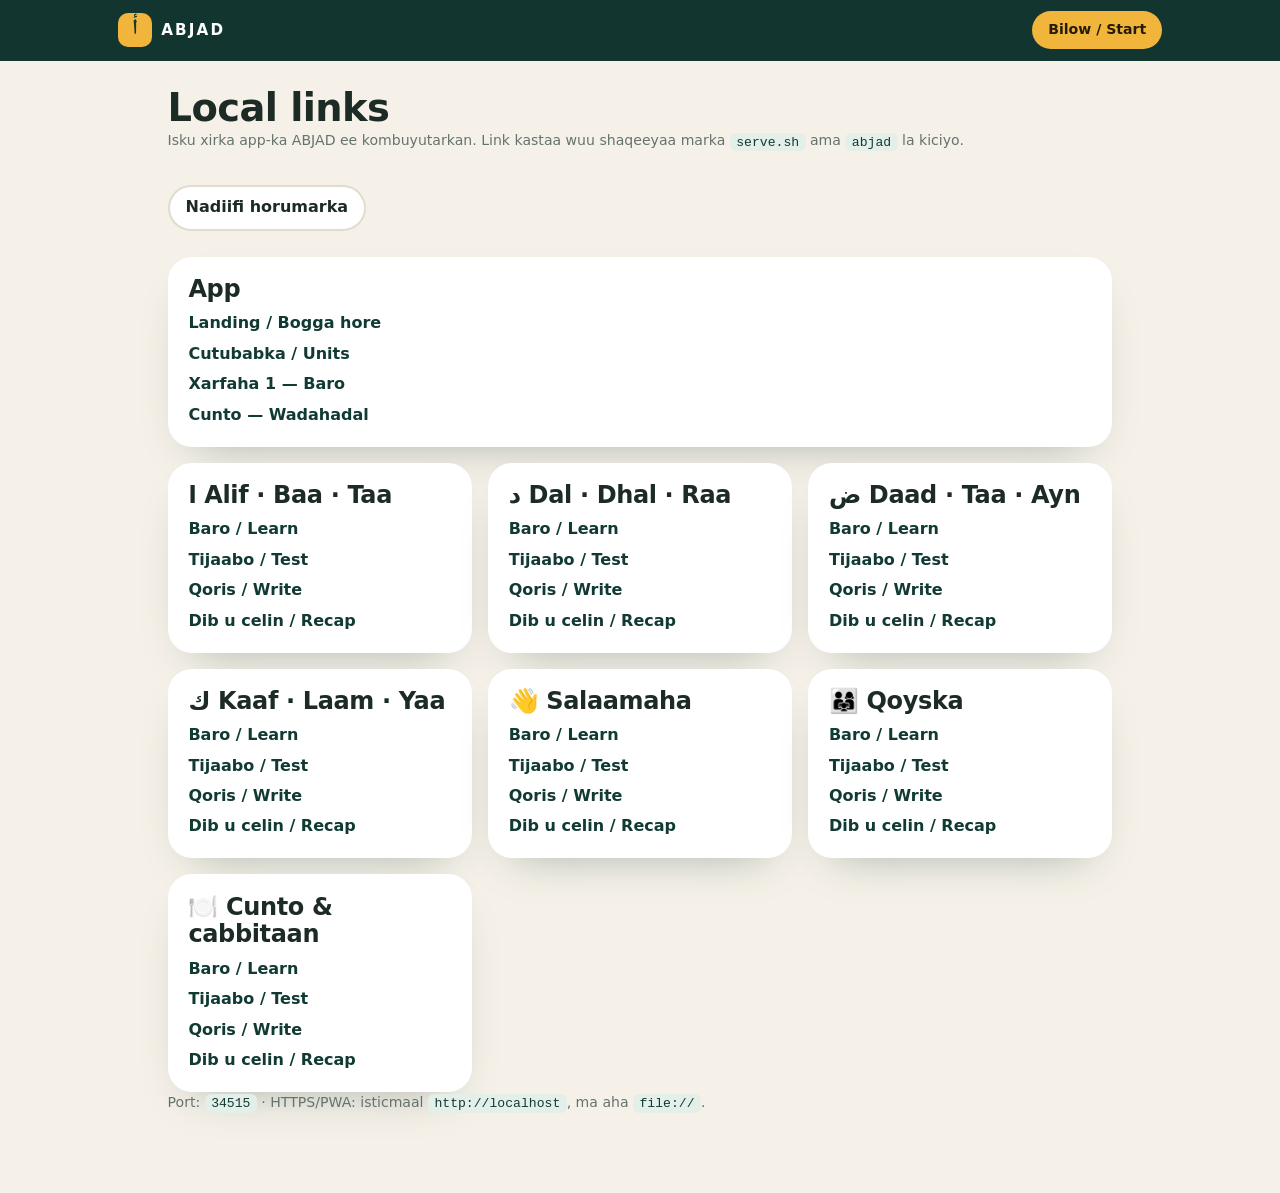
==== links.html @ faa195a6 "ABJAD: Arabic learning PWA with English and Somali" ====
<!doctype html>
<html lang="so">
<head>
<meta charset="utf-8">
<meta name="viewport" content="width=device-width, initial-scale=1">
<meta name="theme-color" content="#103a33">
<title>ABJAD — Local links</title>
<link rel="icon" href="icon.svg" type="image/svg+xml">
<link rel="stylesheet" href="styles.css">
<style>
  .hub { max-width: 980px; margin: 0 auto; padding: 1.6rem 1.1rem 4rem; }
  .hub-head { display: flex; align-items: center; justify-content: space-between; gap: 1rem; flex-wrap: wrap; margin-bottom: 1.6rem; }
  .hub h1 { font-size: clamp(1.7rem, 5vw, 2.4rem); margin: 0; }
  .hub .card { padding: 1.2rem 1.3rem; margin-bottom: 1rem; }
  .hub ul { list-style: none; margin: 0.4rem 0 0; padding: 0; display: grid; gap: 0.35rem; }
  .hub a { color: var(--brand); font-weight: 600; text-decoration: none; border-bottom: 1px solid transparent; }
  .hub a:hover { border-color: currentColor; }
  .hub-grid { display: grid; gap: 1rem; grid-template-columns: repeat(auto-fit, minmax(250px, 1fr)); }
  .hub-grid .card { margin: 0; }
  .hub code { background: var(--brand-soft); color: var(--brand); border-radius: 6px; padding: 0.1rem 0.4rem; font-size: 0.82rem; }
  .reset { background: #fff; border: 2px solid var(--line); border-radius: 999px; padding: 0.55rem 1rem; font-weight: 700; }
  .reset:hover { border-color: var(--brand); }
  .hub-note { color: var(--muted); font-size: 0.88rem; }
</style>
</head>
<body>
<header class="app-nav"><div class="nav-inner">
  <a class="brand brand-sm" href="#/"><span class="brand-mark">أ</span><span class="brand-word">ABJAD</span></a>
  <a class="btn btn-primary btn-sm" href="index.html">Bilow / Start</a>
</div></header>
<main class="hub">
  <div class="hub-head">
    <div>
      <h1>Local links</h1>
      <p class="hub-note">Isku xirka app-ka ABJAD ee kombuyutarkan. Link kastaa wuu shaqeeyaa marka <code>serve.sh</code> ama <code>abjad</code> la kiciyo.</p>
    </div>
    <button class="reset" id="reset">Nadiifi horumarka</button>
  </div>

  <section class="card">
    <h2>App</h2>
    <ul>
      <li><a href="index.html">Landing / Bogga hore</a></li>
      <li><a href="index.html#/learn">Cutubabka / Units</a></li>
      <li><a href="index.html#/lesson/letters-1/0">Xarfaha 1 — Baro</a></li>
      <li><a href="index.html#/lesson/food/3">Cunto — Wadahadal</a></li>
    </ul>
  </section>

  <div class="hub-grid" id="units"></div>

  <p class="hub-note">Port: <code id="port"></code> · HTTPS/PWA: isticmaal <code>http://localhost</code>, ma aha <code>file://</code>.</p>
</main>
<script src="curriculum.js"></script>
<script>
  const stages = [
    ["Baro / Learn", "learn"],
    ["Tijaabo / Test", "quiz"],
    ["Qoris / Write", "write"],
    ["Dib u celin / Recap", "recap"]
  ];
  document.getElementById("port").textContent = location.port || "80";
  document.getElementById("units").innerHTML = CURRICULUM.units.map((unit) =>
    `<section class="card"><h2>${unit.icon} ${unit.title.so}</h2><ul>` +
    stages.map((s, i) => `<li><a href="index.html#/lesson/${unit.id}/${i}">${s[0]}</a></li>`).join("") +
    `</ul></section>`
  ).join("");
  document.getElementById("reset").addEventListener("click", () => {
    if (confirm("Horumarka XP iyo streak ma tirtirayaa?")) {
      localStorage.removeItem("abjad.v1");
      location.reload();
    }
  });
</script>
</body>
</html>
---- styles.css ----
@font-face {
  font-family: "Noto Naskh Arabic";
  font-style: normal;
  font-weight: 400 700;
  font-display: swap;
  src: url("fonts/noto-naskh-arabic.woff2") format("woff2");
}

:root {
  --brand: #103a33;
  --brand-soft: #e4efe9;
  --yellow: #f2b53c;
  --yellow-soft: #fbf0d2;
  --bg: #f5f1e8;
  --card: #ffffff;
  --ink: #1d2b27;
  --muted: #65736d;
  --line: #e2dccf;
  --ok: #1b6b4a;
  --ok-bg: #e6f6ec;
  --bad: #a83a2a;
  --bad-bg: #fdecea;
  --radius: 24px;
  --shadow: 0 20px 44px -26px rgba(13, 47, 42, 0.38);
  --font: "Segoe UI", system-ui, -apple-system, "Helvetica Neue", Arial, sans-serif;
  --font-ar: "Noto Naskh Arabic", "Scheherazade New", "Amiri", "Traditional Arabic", "Times New Roman", serif;
}

* { box-sizing: border-box; }

html { scroll-behavior: smooth; }

body {
  margin: 0;
  background: var(--bg);
  color: var(--ink);
  font-family: var(--font);
  line-height: 1.55;
  -webkit-font-smoothing: antialiased;
}

h1, h2, h3 { line-height: 1.15; margin: 0 0 0.5rem; letter-spacing: -0.015em; }
p { margin: 0 0 1rem; }
a { color: inherit; }
button { font: inherit; color: inherit; cursor: pointer; }
[disabled] { cursor: not-allowed; opacity: 0.55; }

:focus-visible {
  outline: 3px solid var(--yellow);
  outline-offset: 2px;
  border-radius: 6px;
}

.sr-only {
  position: absolute; width: 1px; height: 1px; padding: 0; margin: -1px;
  overflow: hidden; clip: rect(0 0 0 0); white-space: nowrap; border: 0;
}

.skip-link {
  position: absolute; left: 12px; top: -60px; z-index: 99;
  background: var(--yellow); color: var(--ink); padding: 10px 16px;
  border-radius: 999px; font-weight: 700; text-decoration: none;
}
.skip-link:focus { top: 12px; }

.arabic {
  font-family: var(--font-ar);
  font-weight: 700;
  line-height: 1.5;
  direction: rtl;
}

.muted { color: var(--muted); }
.small { font-size: 0.85rem; }
.center { text-align: center; }

/* ---------- buttons ---------- */
.btn {
  display: inline-flex; align-items: center; justify-content: center; gap: 0.45rem;
  border: 2px solid transparent; border-radius: 999px;
  padding: 0.7rem 1.35rem; font-weight: 700; text-decoration: none;
  transition: transform 120ms ease, background 160ms ease, border-color 160ms ease;
  white-space: nowrap;
}
.btn:hover { transform: translateY(-1px); }
.btn:active { transform: translateY(0); }
.btn-primary { background: var(--yellow); color: #241c07; }
.btn-primary:hover { background: #ffca5a; }
.btn-ghost { border-color: rgba(255, 255, 255, 0.7); color: #fff; background: transparent; }
.btn-ghost:hover { background: rgba(255, 255, 255, 0.12); }
.btn-ghost-dark { border-color: var(--line); background: #fff; color: var(--ink); }
.btn-ghost-dark:hover { border-color: var(--brand); }
.btn-soft { background: var(--brand-soft); color: var(--brand); }
.btn-soft:hover { background: #d5e6de; }
.btn-sm { padding: 0.45rem 0.95rem; font-size: 0.88rem; border-width: 1.5px; }
.btn-lg { padding: 0.95rem 1.8rem; font-size: 1.05rem; }
.btn-block { display: flex; width: 100%; margin-top: 0.85rem; }

/* ---------- brand + nav ---------- */
.brand {
  display: inline-flex; align-items: center; gap: 0.6rem;
  text-decoration: none; color: #fff;
}
.brand-mark {
  display: grid; place-items: center;
  width: 42px; height: 42px; border-radius: 12px;
  background: var(--yellow); color: var(--brand);
  font-family: var(--font-ar); font-size: 1.7rem; font-weight: 700;
  padding-bottom: 4px;
}
.brand-word { font-weight: 800; letter-spacing: 0.14em; font-size: 1.1rem; }
.brand-sm .brand-mark { width: 34px; height: 34px; font-size: 1.35rem; border-radius: 10px; }
.brand-sm .brand-word { font-size: 0.95rem; }

.site { min-height: 100vh; display: flex; flex-direction: column; }

.site-nav {
  position: absolute; inset: 0 0 auto 0; z-index: 5;
}
.nav-inner {
  max-width: 1120px; margin: 0 auto; padding: 1.1rem 1.25rem;
  display: flex; align-items: center; justify-content: space-between; gap: 1rem;
}
.nav-links { display: flex; align-items: center; gap: 0.8rem; }
.lang-pick select {
  appearance: none; border: 0; border-radius: 999px;
  padding: 0.55rem 1rem; font: inherit; font-weight: 600;
  background: rgba(8, 32, 28, 0.6); color: #fff; cursor: pointer;
}
.lang-pick option { color: var(--ink); }
.site-nav .btn-primary { background: #fff; color: var(--ink); }
.site-nav .btn-primary:hover { background: #eaf3ee; }

/* ---------- hero ---------- */
.hero {
  position: relative; overflow: hidden;
  background:
    radial-gradient(rgba(255, 255, 255, 0.07) 1px, transparent 1.6px),
    radial-gradient(circle at 100% 0, var(--yellow) 0 var(--corner, 120px), transparent calc(var(--corner, 120px) + 1px)),
    radial-gradient(120% 120% at 15% 0%, #175247 0%, #103a33 55%, #092722 100%);
  background-size: 24px 24px, auto, auto;
  color: #fff;
  padding: 8.5rem 1.25rem 4rem;
  display: grid; gap: 2.5rem;
  grid-template-columns: 1fr;
  align-items: center;
}
.hero > * { position: relative; z-index: 1; }
.hero-copy { max-width: 640px; margin: 0 auto; text-align: center; }
.kicker {
  text-transform: uppercase; letter-spacing: 0.16em; font-size: 0.78rem;
  font-weight: 700; color: #f3d29a; margin-bottom: 0.9rem;
}
.hero h1 {
  font-size: clamp(2.15rem, 7vw, 3.75rem);
  font-weight: 800; letter-spacing: -0.03em;
  margin-bottom: 1rem;
}
.lede { color: #d7e4dd; font-size: 1.05rem; max-width: 34rem; margin: 0 auto 1.6rem; }
.hero-cta { display: flex; flex-wrap: wrap; gap: 0.75rem; justify-content: center; }
.hero-note { margin-top: 1.2rem; color: #a9c3b8; font-size: 0.9rem; }

.hero-card-wrap {
  position: relative; width: min(340px, 86vw); margin: 0 auto;
}
.hero-card {
  background: #fff; color: var(--ink);
  border-radius: 26px; padding: 1.4rem 1.5rem 1.6rem;
  box-shadow: 0 30px 60px -20px rgba(0, 0, 0, 0.55);
  text-align: center; transform: rotate(1.8deg);
}
.hero-tag {
  display: inline-block; background: var(--brand-soft); color: var(--brand);
  font-size: 0.72rem; font-weight: 800; letter-spacing: 0.12em;
  text-transform: uppercase; border-radius: 999px; padding: 0.25rem 0.7rem;
}
.hero-arabic { font-size: clamp(3.4rem, 14vw, 4.6rem); color: var(--brand); margin: 0.2rem 0 0; }
.hero-meaning { font-size: 1.25rem; font-weight: 700; margin: 0.35rem 0 1rem; }
.hero-card .btn { margin: 0 auto; }
.hero-chip {
  position: absolute; display: grid; place-items: center;
  width: 54px; height: 54px; border-radius: 16px;
  background: var(--yellow); color: var(--brand);
  font-family: var(--font-ar); font-size: 1.7rem; font-weight: 700;
  box-shadow: 0 12px 24px -10px rgba(0, 0, 0, 0.5);
}
.chip1 { top: -18px; left: -14px; transform: rotate(-8deg); }
.chip2 { bottom: 24px; right: -22px; transform: rotate(7deg); }
.chip3 { bottom: -22px; left: 26px; transform: rotate(-4deg); }

/* ---------- landing sections ---------- */
.stats {
  background: #092722; color: #fff;
  display: grid; grid-template-columns: repeat(2, 1fr); gap: 1px;
  border-top: 1px solid rgba(255, 255, 255, 0.08);
}
.stat { padding: 1.6rem 1rem; text-align: center; }
.stat strong {
  display: block; color: var(--yellow);
  font-size: clamp(1.8rem, 5vw, 2.6rem); font-weight: 800; line-height: 1;
}
.stat span { color: #a9c3b8; font-size: 0.85rem; }

.section { padding: 3.6rem 1.25rem; }
.section-head { max-width: 640px; margin: 0 auto 2rem; text-align: center; }
.section-head h2 { font-size: clamp(1.6rem, 4vw, 2.2rem); }
.section-head h2::after {
  content: ""; display: block; width: 46px; height: 4px;
  background: var(--yellow); border-radius: 999px; margin: 0.75rem auto 0;
}
.section-head p { color: var(--muted); margin: 0; }

.step-grid, .feature-grid, .unit-grid {
  max-width: 1080px; margin: 0 auto;
  display: grid; gap: 1rem;
  grid-template-columns: repeat(auto-fit, minmax(220px, 1fr));
}
.step-card, .feature {
  background: var(--card); border-radius: var(--radius);
  padding: 1.5rem; box-shadow: var(--shadow); position: relative;
}
.step-num {
  position: absolute; top: 1.2rem; right: 1.2rem;
  font-size: 0.8rem; font-weight: 800; letter-spacing: 0.1em; color: var(--muted);
}
.step-icon, .feature-icon {
  width: 46px; height: 46px; border-radius: 14px;
  display: grid; place-items: center; font-size: 1.4rem;
  background: var(--yellow-soft); margin-bottom: 1rem;
}
.step-card h3, .feature h3 { font-size: 1.05rem; }
.step-card p, .feature p { color: var(--muted); font-size: 0.92rem; margin: 0; }

.features { background: #fff; }

.cta { padding: 1rem 1.25rem 4rem; }
.cta-card {
  max-width: 1080px; margin: 0 auto; text-align: center;
  color: #fff; border-radius: 28px; padding: 3rem 1.5rem;
  background: radial-gradient(120% 160% at 50% 0%, #175247 0%, #103a33 70%);
  position: relative; overflow: hidden;
}
.cta-card h2 { font-size: clamp(1.6rem, 4vw, 2.3rem); }
.cta-card p { color: #d7e4dd; max-width: 34rem; margin: 0 auto 1.5rem; }

.site-footer { background: #092722; color: #fff; margin-top: auto; }
.footer-inner {
  max-width: 1080px; margin: 0 auto; padding: 2.2rem 1.25rem;
  display: grid; gap: 0.5rem; justify-items: start;
}
.footer-inner p { margin: 0; color: #a9c3b8; }
.footer-inner .brand-word { color: #fff; }

/* ---------- app nav ---------- */
.app-nav {
  position: sticky; top: 0; z-index: 20;
  background: rgba(12, 47, 42, 0.97);
  backdrop-filter: blur(10px);
  color: #fff;
}
.app-nav .nav-inner { max-width: 1080px; padding: 0.7rem 1.1rem; }
.icon-btn {
  display: grid; place-items: center; width: 38px; height: 38px;
  border-radius: 12px; background: rgba(255, 255, 255, 0.12);
  color: #fff; text-decoration: none; font-size: 1.2rem;
}
.nav-stats { display: flex; gap: 0.4rem; }
.pill {
  display: inline-flex; align-items: center; gap: 0.3rem;
  background: rgba(255, 255, 255, 0.12); color: #fff;
  border-radius: 999px; padding: 0.28rem 0.65rem;
  font-size: 0.85rem; font-weight: 700;
}
.lang-switch {
  display: inline-flex; background: rgba(255, 255, 255, 0.12);
  border-radius: 999px; padding: 3px;
}
.lang-switch button {
  border: 0; background: transparent; color: #d7e4dd;
  border-radius: 999px; padding: 0.28rem 0.7rem;
  font-size: 0.78rem; font-weight: 800; letter-spacing: 0.06em;
}
.lang-switch button[aria-pressed="true"] { background: var(--yellow); color: var(--ink); }

/* ---------- dashboard ---------- */
.wrap { max-width: 1080px; margin: 0 auto; padding: 2.2rem 1.25rem 4rem; }
.dash-head {
  display: grid; gap: 1.2rem; margin-bottom: 2rem;
  grid-template-columns: 1fr;
  align-items: end;
}
.dash-head h1 { font-size: clamp(1.8rem, 5vw, 2.5rem); }
.dash-head p { margin: 0; }
.progress-card {
  background: var(--card); border-radius: 18px; padding: 1rem 1.2rem;
  box-shadow: var(--shadow); display: grid; gap: 0.35rem;
}
.progress-card strong { font-size: 0.98rem; }
.bar {
  height: 8px; border-radius: 999px; background: var(--brand-soft);
  overflow: hidden; width: 100%;
}
.bar i { display: block; height: 100%; background: var(--brand); border-radius: inherit; transition: width 240ms ease; }
.stats .bar { background: rgba(255,255,255,.14); }

.unit-grid { grid-template-columns: repeat(auto-fit, minmax(250px, 1fr)); }
.unit-card {
  background: var(--card); border-radius: var(--radius); padding: 1.25rem;
  box-shadow: var(--shadow); display: flex; flex-direction: column; gap: 0.35rem;
  border: 2px solid transparent;
}
.unit-card.is-complete { border-color: #cbe3d6; }
.unit-top { display: flex; align-items: center; justify-content: space-between; margin-bottom: 0.4rem; }
.unit-icon {
  width: 46px; height: 46px; border-radius: 14px;
  display: grid; place-items: center; font-size: 1.5rem;
  background: var(--brand-soft); color: var(--brand);
  font-family: var(--font-ar); font-weight: 700;
}
.unit-badge {
  font-size: 0.7rem; font-weight: 800; letter-spacing: 0.1em;
  text-transform: uppercase; color: var(--muted);
  background: var(--bg); border-radius: 999px; padding: 0.25rem 0.6rem;
}
.unit-card h2 { font-size: 1.15rem; margin: 0; }
.unit-card p { font-size: 0.88rem; margin: 0 0 0.5rem; }
.stage-dots { display: flex; gap: 6px; margin: 0.2rem 0; }
.dot { width: 22px; height: 6px; border-radius: 999px; background: var(--line); }
.dot.on { background: var(--yellow); }
.unit-foot { display: flex; align-items: center; justify-content: space-between; margin-top: 0.4rem; }

/* ---------- lesson ---------- */
.lesson { max-width: 640px; margin: 0 auto; padding: 1.4rem 1.1rem 4rem; }
.lesson-top { display: flex; align-items: center; justify-content: space-between; margin-bottom: 0.9rem; }
.back-link { color: var(--muted); text-decoration: none; font-weight: 600; font-size: 0.9rem; }
.back-link:hover { color: var(--ink); }
.stage-bar { display: flex; gap: 0.4rem; margin-bottom: 1rem; flex-wrap: wrap; }
.stage-bar span {
  flex: 1; text-align: center; font-size: 0.72rem; font-weight: 800;
  letter-spacing: 0.08em; text-transform: uppercase; color: var(--muted);
  background: #fff; border-radius: 999px; padding: 0.35rem 0.4rem;
  border: 1px solid var(--line);
}
.stage-bar span.is-done { background: var(--brand-soft); border-color: transparent; color: var(--brand); }
.stage-bar span.is-active { background: var(--yellow); border-color: transparent; color: var(--ink); }

.card {
  background: var(--card); border-radius: var(--radius);
  box-shadow: var(--shadow); padding: 1.6rem;
}
.stage-head { display: flex; align-items: center; justify-content: space-between; gap: 0.6rem; margin-bottom: 0.8rem; }
.stage-head .pill { background: var(--brand-soft); color: var(--brand); }
.learn-arabic { font-size: clamp(4rem, 18vw, 6.4rem); text-align: center; color: var(--brand); line-height: 1.15; }
.tr { color: var(--muted); letter-spacing: 0.05em; font-size: 1rem; }
.meaning { font-size: 1.2rem; font-weight: 700; margin: 0.35rem 0 1.2rem; }
.meta-row {
  display: flex; justify-content: space-between; align-items: center; gap: 1rem;
  border-top: 1px solid var(--line); padding-top: 0.9rem; margin-bottom: 0.9rem;
}
.meta-row .arabic { font-size: 1.5rem; color: var(--brand); }
.example { background: var(--brand-soft); border-radius: 16px; padding: 0.9rem 1rem; margin-bottom: 1.2rem; }
.example .stage-head { margin-bottom: 0.4rem; }
.example-ar { font-size: 1.6rem; color: var(--brand); }
.example-body { font-size: 0.95rem; }
.card-nav { display: flex; gap: 0.7rem; justify-content: space-between; margin-top: 1rem; }

.prompt { font-size: 1.35rem; font-weight: 700; text-align: center; margin: 0.6rem 0; }
.prompt-ar { font-size: clamp(2.2rem, 10vw, 3.2rem); color: var(--brand); }
.prompt-ar-preview { font-size: 2.2rem; color: var(--line); text-align: center; margin: 0.4rem 0; }
.options { display: grid; gap: 0.6rem; margin-top: 1rem; }
.option {
  background: #fff; border: 2px solid var(--line); border-radius: 14px;
  padding: 0.8rem 1rem; font-size: 1rem; font-weight: 600;
  text-align: center; transition: border-color 140ms ease, background 140ms ease;
}
.option:hover:not([disabled]) { border-color: var(--brand); }
.option.arabic { font-size: 1.5rem; }
.option.is-correct { background: var(--ok-bg); border-color: var(--ok); color: var(--ok); }
.option.is-wrong { background: var(--bad-bg); border-color: var(--bad); color: var(--bad); }
.options-letters { grid-template-columns: repeat(4, 1fr); }
.letter-option { font-size: 1.8rem; padding: 0.7rem 0.4rem; }

.write-prompt { font-size: 1.1rem; font-weight: 700; margin-bottom: 0.8rem; }
.tr-inline { color: var(--muted); font-weight: 500; font-size: 0.9rem; }
.answer-slot {
  min-height: 70px; border: 2px dashed var(--line); border-radius: 16px;
  display: grid; place-items: center; font-size: 2rem; color: var(--muted);
  padding: 0.5rem; margin-bottom: 1rem; letter-spacing: 0.1em;
}
.answer-slot.has-text { border-style: solid; border-color: var(--brand); color: var(--brand); }
.tiles { display: flex; flex-wrap: wrap; gap: 0.5rem; justify-content: center; }
.tile {
  width: 54px; height: 54px; border-radius: 14px;
  border: 2px solid var(--line); background: var(--bg);
  font-size: 1.7rem; display: grid; place-items: center;
}
.tile:hover:not([disabled]) { border-color: var(--brand); background: #fff; }
.tile.is-used { opacity: 0.35; }

.feedback {
  display: flex; flex-wrap: wrap; gap: 0.5rem; align-items: baseline;
  border-radius: 14px; padding: 0.75rem 0.9rem; margin-top: 1rem; font-size: 0.95rem;
}
.feedback.ok { background: var(--ok-bg); color: var(--ok); }
.feedback.bad { background: var(--bad-bg); color: var(--bad); }
.xp-note { font-weight: 800; }

/* ---------- dialogue ---------- */
.dialogue { display: grid; gap: 0.75rem; }
.bubble {
  border-radius: 18px; padding: 0.8rem 1rem;
  display: grid; gap: 0.15rem; max-width: 94%;
}
.bubble-npc { background: var(--brand-soft); justify-self: start; }
.bubble-you { background: var(--yellow-soft); justify-self: end; }
.bubble.is-wrong { outline: 2px solid var(--bad); }
.bubble-name { font-size: 0.7rem; font-weight: 800; letter-spacing: 0.08em; text-transform: uppercase; color: var(--muted); }
.bubble-ar { font-size: 1.6rem; color: var(--brand); }
.bubble-tr { color: var(--muted); font-size: 0.85rem; letter-spacing: 0.03em; }
.bubble-meaning { font-size: 0.95rem; font-weight: 600; }
.bubble .btn { justify-self: start; margin-top: 0.3rem; }
.choices { display: grid; gap: 0.6rem; margin: 0.4rem 0; }
.dialogue-option { display: grid; gap: 0.15rem; padding: 0.7rem; }
.dialogue-option .arabic { font-size: 1.4rem; }
.dialogue-option small { color: var(--muted); font-size: 0.8rem; font-weight: 500; }
.dialogue-option:hover:not([disabled]) { border-color: var(--brand); }

/* ---------- result ---------- */
.result-card { text-align: center; display: grid; gap: 0.4rem; justify-items: center; }
.result-emoji { font-size: 3rem; line-height: 1; }
.result-card h1 { font-size: clamp(1.5rem, 6vw, 2rem); }
.result-card p { margin: 0; }
.result-xp { font-size: 1.1rem; font-weight: 800; color: var(--brand); }
.result-card .bar { margin: 0.8rem 0 0.2rem; max-width: 260px; }
.result-actions { display: flex; flex-wrap: wrap; gap: 0.7rem; justify-content: center; margin-top: 1rem; }

/* ---------- responsive ---------- */
@media (min-width: 860px) {
  .hero { grid-template-columns: 1.15fr 0.85fr; padding: 9.5rem 2rem 5rem; --corner: 260px; }
  .hero-copy { text-align: left; margin: 0; }
  .hero .lede { margin-left: 0; margin-right: 0; }
  .hero-cta { justify-content: flex-start; }
  .hero-card-wrap { margin-right: 1.5rem; }
  .stats { grid-template-columns: repeat(4, 1fr); }
  .dash-head { grid-template-columns: 1fr 320px; }
  .lesson { padding-top: 2rem; }
}

@media (prefers-reduced-motion: reduce) {
  html { scroll-behavior: auto; }
  *, *::before, *::after { transition: none !important; animation: none !important; }
}

@media (max-width: 420px) {
  .nav-inner { padding: 0.9rem 0.8rem; }
  .brand-word { font-size: 0.95rem; }
  .nav-links { gap: 0.4rem; }
  .lang-pick select { padding: 0.45rem 0.6rem; font-size: 0.85rem; }
  .hero { padding-top: 7.5rem; }
  .card { padding: 1.2rem; }
  .options-letters { grid-template-columns: repeat(2, 1fr); }
}

@media (max-width: 560px) {
  .nav-links .btn { display: none; }
}
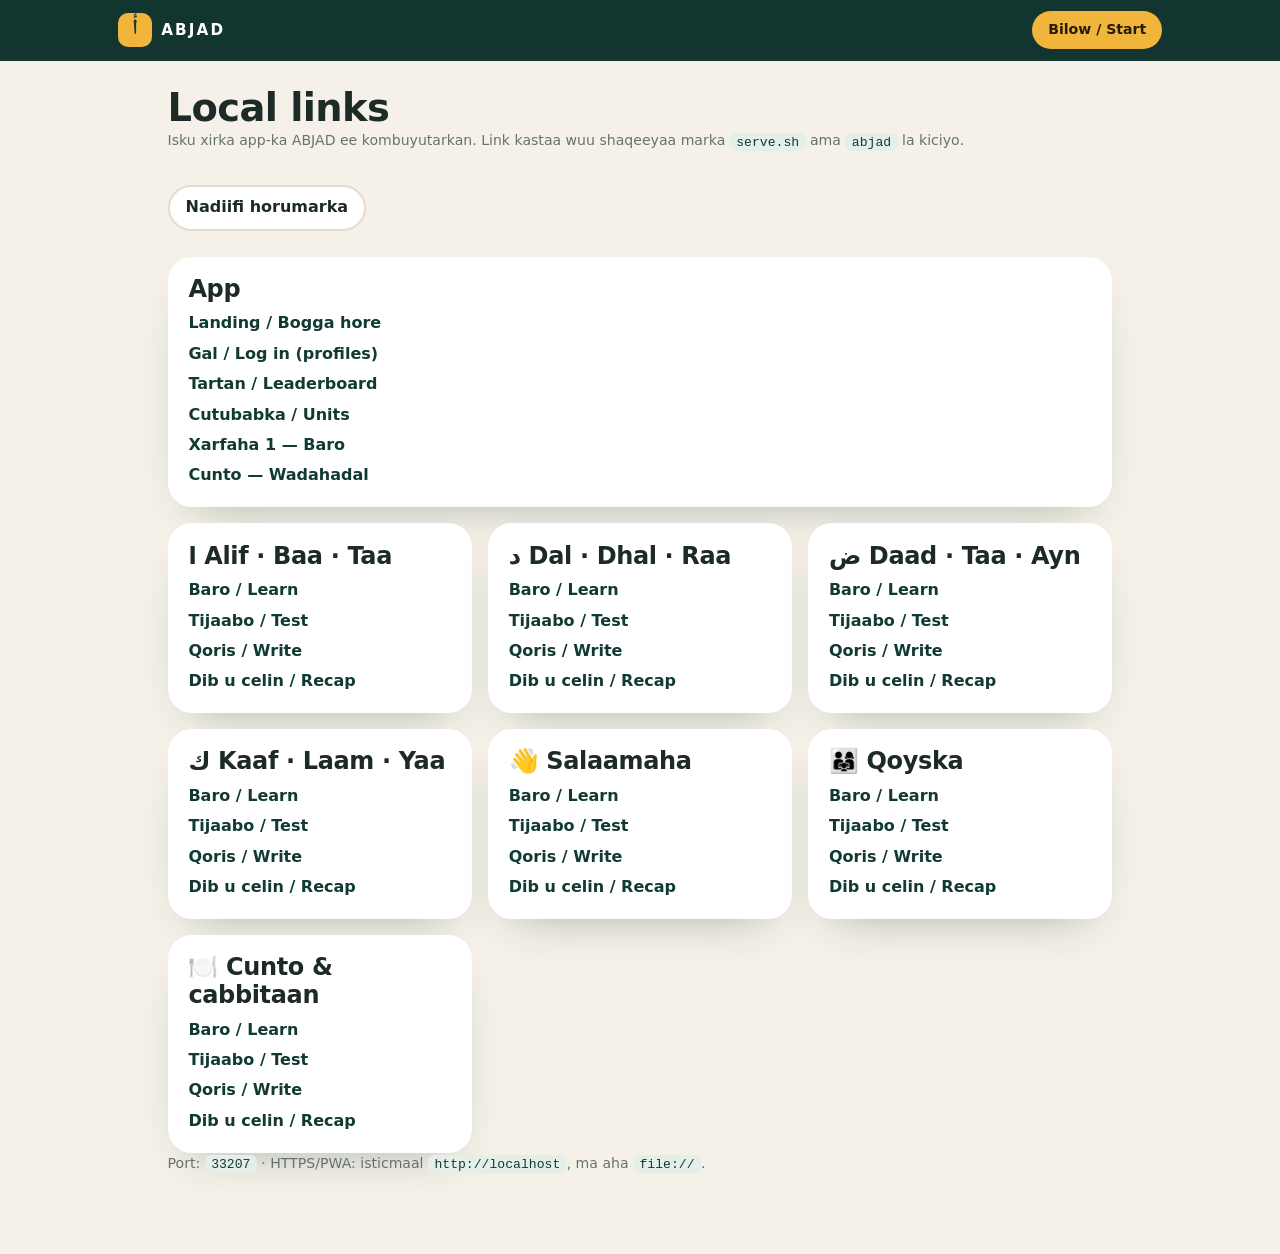
==== commit 987957c9: "Add kid profiles, login and camel leaderboard" ====
--- a/links.html
+++ b/links.html
@@ -41,6 +41,8 @@
     <h2>App</h2>
     <ul>
       <li><a href="index.html">Landing / Bogga hore</a></li>
+      <li><a href="index.html#/login">Gal / Log in (profiles)</a></li>
+      <li><a href="index.html#/leaderboard">Tartan / Leaderboard</a></li>
       <li><a href="index.html#/learn">Cutubabka / Units</a></li>
       <li><a href="index.html#/lesson/letters-1/0">Xarfaha 1 — Baro</a></li>
       <li><a href="index.html#/lesson/food/3">Cunto — Wadahadal</a></li>
@@ -66,7 +68,8 @@
     `</ul></section>`
   ).join("");
   document.getElementById("reset").addEventListener("click", () => {
-    if (confirm("Horumarka XP iyo streak ma tirtirayaa?")) {
+    if (confirm("Profiles, XP, streak iyo geel — dhammaan ma tirtirayaa?")) {
+      localStorage.removeItem("abjad.v2");
       localStorage.removeItem("abjad.v1");
       location.reload();
     }
--- a/styles.css
+++ b/styles.css
@@ -464,3 +464,101 @@
 @media (max-width: 560px) {
   .nav-links .btn { display: none; }
 }
+
+/* ---------- profiles / login ---------- */
+.nav-user { color: #d7e4dd; font-weight: 700; font-size: 0.9rem; }
+.app-nav .icon-btn { border: 0; padding: 0; }
+
+.auth-wrap { padding: 2rem 1.1rem 4rem; display: flex; justify-content: center; }
+.auth-card { width: min(520px, 100%); margin-top: 1rem; }
+.auth-card h1 { font-size: clamp(1.6rem, 5vw, 2.1rem); }
+.field-label {
+  font-weight: 800; font-size: 0.76rem; letter-spacing: 0.08em;
+  text-transform: uppercase; color: var(--muted); margin: 1.2rem 0 0.5rem;
+}
+.profile-grid { display: grid; grid-template-columns: repeat(2, 1fr); gap: 0.6rem; }
+.profile-btn {
+  display: grid; grid-template-columns: auto 1fr auto; align-items: center;
+  gap: 0.6rem; border: 2px solid var(--line); background: #fff;
+  border-radius: 16px; padding: 0.7rem 0.8rem; text-align: left;
+}
+.profile-btn:hover { border-color: var(--brand); }
+.profile-btn.is-active { border-color: var(--yellow); background: var(--yellow-soft); }
+.profile-avatar {
+  width: 38px; height: 38px; border-radius: 50%;
+  background: var(--brand); color: #fff; display: grid; place-items: center;
+  font-weight: 800;
+}
+.profile-btn.is-active .profile-avatar { background: var(--yellow); color: var(--brand); }
+.profile-name { font-weight: 700; }
+.profile-camels { font-size: 0.78rem; color: var(--muted); white-space: nowrap; }
+.login-form { display: grid; gap: 0.5rem; margin-top: 1.2rem; }
+.login-form label { font-weight: 700; font-size: 0.9rem; }
+.login-form input {
+  width: 100%; border: 2px solid var(--line); border-radius: 14px;
+  padding: 0.75rem 0.9rem; font: inherit; background: #fff;
+}
+.login-form input:focus { border-color: var(--brand); outline: none; }
+.login-error { color: var(--bad); font-size: 0.9rem; min-height: 1.2rem; margin: 0.6rem 0 0; }
+.login-hint { color: var(--muted); font-size: 0.8rem; margin: 0.2rem 0 1rem; }
+.user-greeting { color: var(--brand); font-weight: 700; margin: 0 0 0.2rem; }
+
+/* ---------- leaderboard / camels ---------- */
+.camel-card {
+  display: grid; grid-template-columns: auto 1fr auto; gap: 1.2rem;
+  align-items: center; background: linear-gradient(135deg, #fbf0d2, #fffdf7);
+  border: 2px solid #efdfb4; border-radius: 24px;
+  padding: 1.3rem 1.5rem; margin-bottom: 1.4rem;
+}
+.camel-art { font-size: 3.6rem; line-height: 1; }
+.camel-copy h2 { font-size: 1.02rem; margin: 0.35rem 0; }
+.camel-dots { display: flex; gap: 5px; margin: 0.45rem 0; }
+.camel-dot { width: 30px; height: 9px; border-radius: 999px; background: #e7dcc0; }
+.camel-dot.on { background: var(--yellow); }
+.camel-total { text-align: center; display: grid; gap: 0.1rem; }
+.camel-total strong { font-size: 2rem; line-height: 1; color: var(--brand); }
+.camel-total span { font-size: 0.75rem; color: var(--muted); font-weight: 700; }
+
+.leader-list { display: grid; gap: 0.65rem; }
+.leader-row {
+  display: grid; grid-template-columns: 40px 42px 1fr auto; gap: 0.7rem;
+  align-items: center; background: #fff; border-radius: 18px;
+  padding: 0.75rem 1rem; box-shadow: var(--shadow);
+}
+.leader-row.is-me { outline: 2px solid var(--yellow); background: #fffdf4; }
+.rank-badge { text-align: center; font-weight: 800; font-size: 1.1rem; }
+.leader-avatar {
+  width: 40px; height: 40px; border-radius: 50%; background: var(--brand-soft);
+  color: var(--brand); display: grid; place-items: center; font-weight: 800;
+}
+.leader-main { display: grid; gap: 0.1rem; min-width: 0; }
+.leader-main strong { overflow-wrap: anywhere; }
+.you-tag {
+  background: var(--yellow); color: var(--ink); font-size: 0.62rem;
+  font-weight: 800; padding: 0.12rem 0.45rem; border-radius: 999px;
+  margin-left: 0.25rem; text-transform: uppercase; letter-spacing: 0.05em;
+}
+.leader-trophies { display: grid; gap: 0.1rem; text-align: right; font-weight: 800; }
+.leader-actions { display: flex; justify-content: flex-end; margin-top: 1rem; }
+
+.toast {
+  position: fixed; left: 50%; bottom: 1.4rem; transform: translate(-50%, 16px);
+  background: var(--brand); color: #fff; padding: 0.8rem 1.2rem;
+  border-radius: 999px; box-shadow: 0 16px 36px -16px rgba(0, 0, 0, 0.5);
+  font-weight: 700; z-index: 200; opacity: 0; max-width: 92vw; text-align: center;
+  transition: opacity 0.2s ease, transform 0.2s ease;
+}
+.toast.show { opacity: 1; transform: translate(-50%, 0); }
+.toast-camel { background: var(--yellow); color: var(--ink); font-size: 1.05rem; }
+
+@media (max-width: 560px) {
+  .app-nav .brand-word { display: none; }
+  .nav-user { display: none; }
+  .app-nav .nav-inner { gap: 0.35rem; }
+  .app-nav .pill { padding: 0.25rem 0.5rem; font-size: 0.78rem; }
+  .camel-card { grid-template-columns: auto 1fr; gap: 0.9rem; }
+  .camel-total { grid-column: 1 / -1; display: flex; gap: 0.4rem; justify-content: flex-end; align-items: baseline; }
+  .leader-row { grid-template-columns: 34px 1fr auto; padding: 0.7rem 0.8rem; }
+  .leader-avatar { display: none; }
+  .profile-grid { grid-template-columns: 1fr; }
+}
